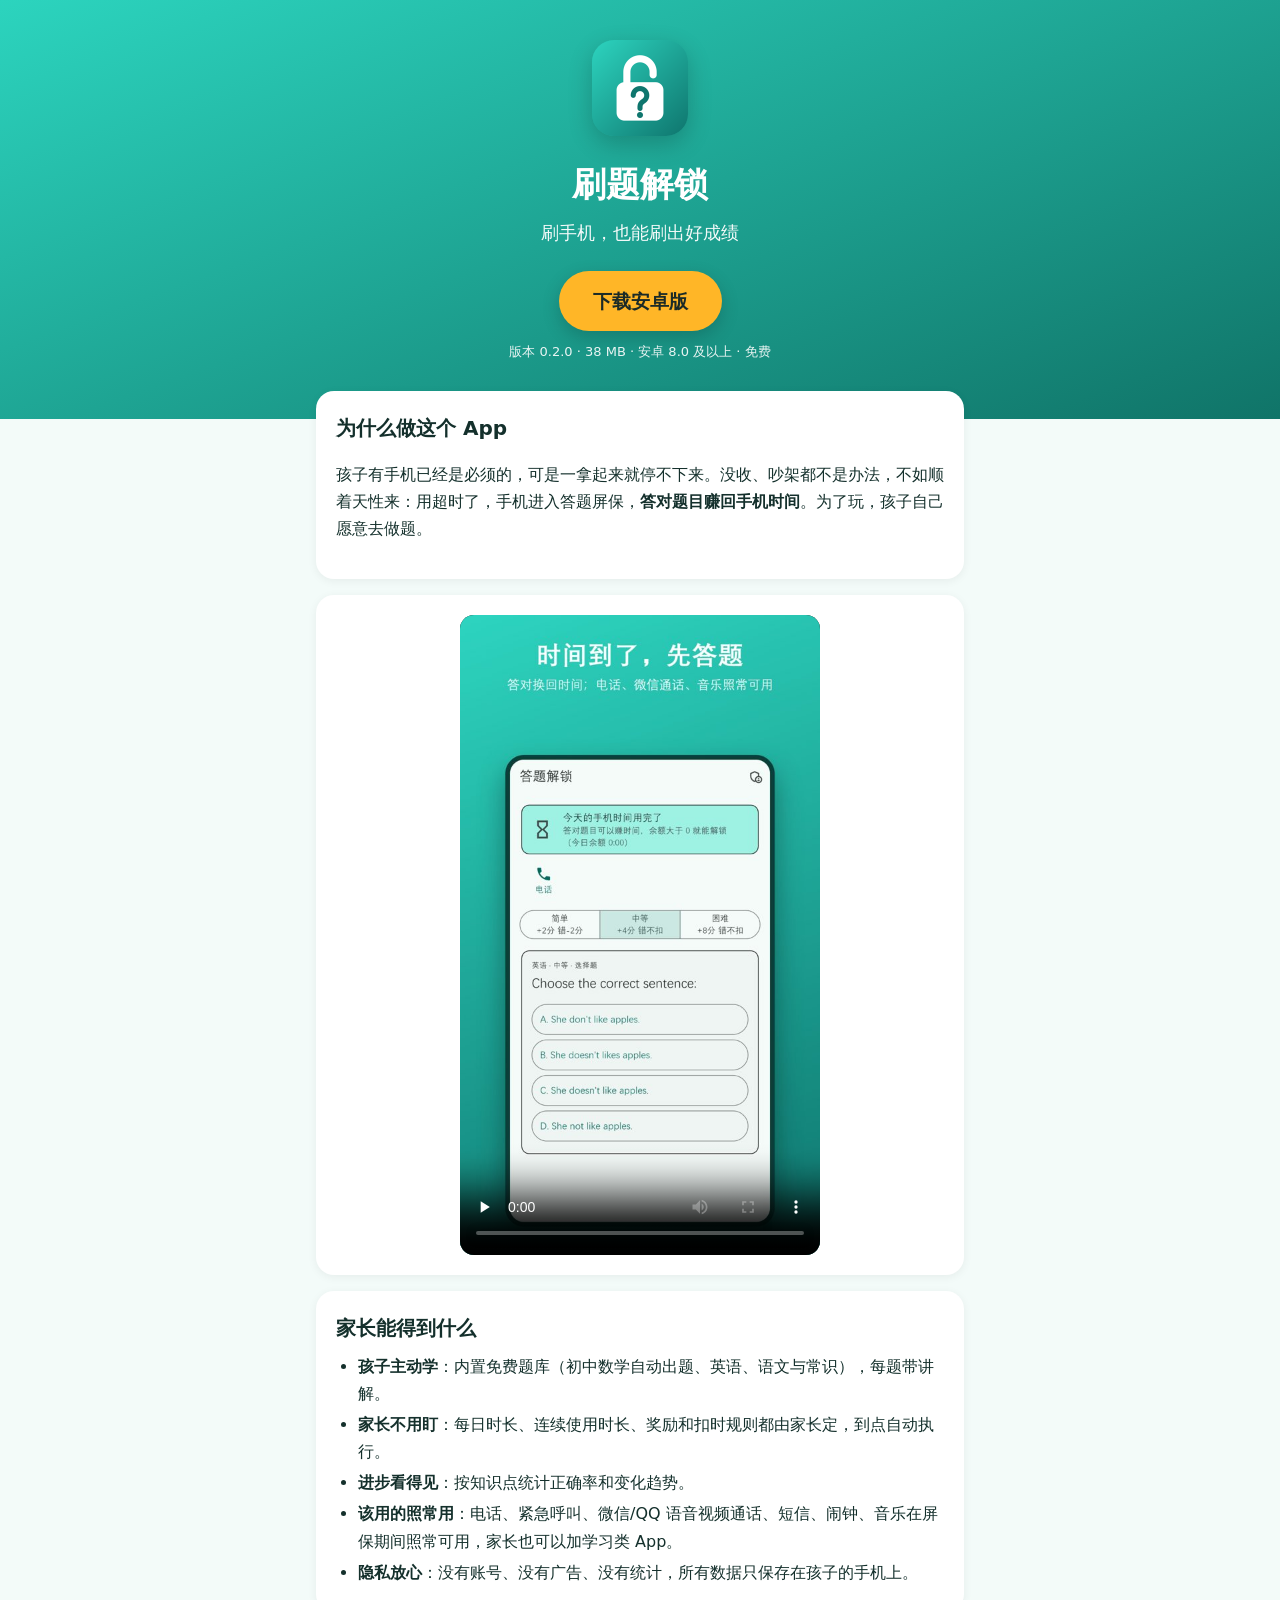
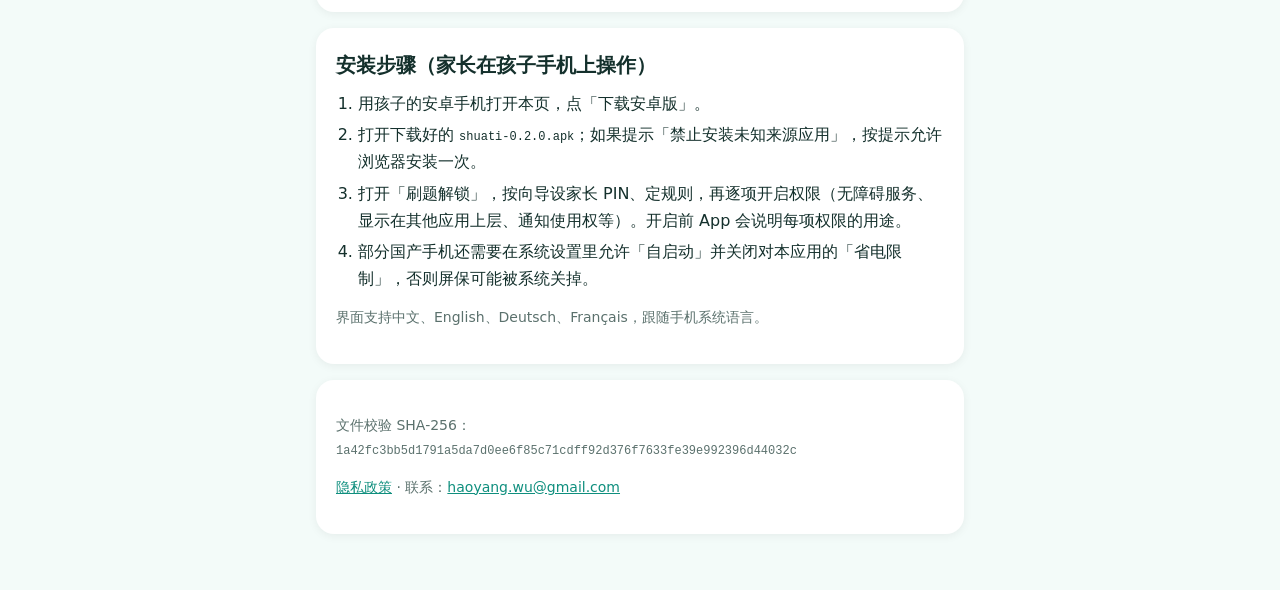
==== shuati/index.html @ f9f7ff73 "Add 刷题解锁 download page under /shuati/ Co-Authored-By: Claude Opus 5.5 <noreply@anthropic.com>" ====
<!doctype html>
<html lang="zh-CN">
<head>
<meta charset="utf-8">
<meta name="viewport" content="width=device-width, initial-scale=1">
<title>刷题解锁 · 下载</title>
<meta name="description" content="刷题解锁：孩子用手机超时就出答题屏保，答对题目换回手机时间。安卓免费下载。">
<link rel="icon" href="download/icon.png">
<style>
  :root { --bg:#f3fbf9; --card:#ffffff; --text:#14302c; --dim:#5b716d; --accent:#0f8f7e; --accent2:#ffb627; }
  @media (prefers-color-scheme: dark) { :root { --bg:#0d1716; --card:#15221f; --text:#e3f2ef; --dim:#93aba6; --accent:#3fc9b4; --accent2:#ffc857; } }
  * { box-sizing:border-box; }
  body { margin:0; background:var(--bg); color:var(--text);
    font-family:system-ui,-apple-system,"PingFang SC","Microsoft YaHei","Noto Sans SC",sans-serif; line-height:1.7; }
  .hero { background:linear-gradient(160deg,#2cd4be,#107468); color:#fff; padding:40px 16px 56px; text-align:center; }
  .hero img { width:96px; height:96px; border-radius:22px; box-shadow:0 8px 24px rgba(0,0,0,.2); }
  .hero h1 { margin:12px 0 4px; font-size:34px; }
  .hero p { margin:0; font-size:18px; opacity:.95; }
  .btn { display:inline-block; margin-top:22px; padding:14px 34px; border-radius:999px; background:var(--accent2);
    color:#1b2a27; font-weight:700; font-size:19px; text-decoration:none; box-shadow:0 6px 18px rgba(0,0,0,.18); }
  .meta { margin-top:10px; font-size:13px; opacity:.9; }
  .wrap { max-width:680px; margin:-28px auto 0; padding:0 16px 40px; }
  .card { background:var(--card); border-radius:18px; padding:20px 20px; margin-bottom:16px; box-shadow:0 2px 10px rgba(0,0,0,.06); }
  h2 { margin:0 0 8px; font-size:20px; }
  ul, ol { margin:6px 0; padding-left:22px; }
  li { margin:4px 0; }
  .dim { color:var(--dim); font-size:14px; }
  video { width:100%; max-width:360px; display:block; margin:0 auto; border-radius:14px; background:#000; }
  code { font-size:12px; word-break:break-all; }
  a { color:var(--accent); }
</style>
</head>
<body>
<div class="hero">
  <img src="download/icon.png" alt="刷题解锁图标">
  <h1>刷题解锁</h1>
  <p>刷手机，也能刷出好成绩</p>
  <a class="btn" href="download/shuati-0.2.0.apk" download>下载安卓版</a>
  <div class="meta">版本 0.2.0 · 38 MB · 安卓 8.0 及以上 · 免费</div>
</div>
<div class="wrap">
  <div class="card">
    <h2>为什么做这个 App</h2>
    <p>孩子有手机已经是必须的，可是一拿起来就停不下来。没收、吵架都不是办法，不如顺着天性来：用超时了，手机进入答题屏保，<b>答对题目赚回手机时间</b>。为了玩，孩子自己愿意去做题。</p>
  </div>
  <div class="card">
    <video src="download/promo_zh.mp4" poster="download/shot-lock.jpg" controls playsinline preload="none"></video>
  </div>
  <div class="card">
    <h2>家长能得到什么</h2>
    <ul>
      <li><b>孩子主动学</b>：内置免费题库（初中数学自动出题、英语、语文与常识），每题带讲解。</li>
      <li><b>家长不用盯</b>：每日时长、连续使用时长、奖励和扣时规则都由家长定，到点自动执行。</li>
      <li><b>进步看得见</b>：按知识点统计正确率和变化趋势。</li>
      <li><b>该用的照常用</b>：电话、紧急呼叫、微信/QQ 语音视频通话、短信、闹钟、音乐在屏保期间照常可用，家长也可以加学习类 App。</li>
      <li><b>隐私放心</b>：没有账号、没有广告、没有统计，所有数据只保存在孩子的手机上。</li>
    </ul>
  </div>
  <div class="card">
    <h2>安装步骤（家长在孩子手机上操作）</h2>
    <ol>
      <li>用孩子的安卓手机打开本页，点「下载安卓版」。</li>
      <li>打开下载好的 <code>shuati-0.2.0.apk</code>；如果提示「禁止安装未知来源应用」，按提示允许浏览器安装一次。</li>
      <li>打开「刷题解锁」，按向导设家长 PIN、定规则，再逐项开启权限（无障碍服务、显示在其他应用上层、通知使用权等）。开启前 App 会说明每项权限的用途。</li>
      <li>部分国产手机还需要在系统设置里允许「自启动」并关闭对本应用的「省电限制」，否则屏保可能被系统关掉。</li>
    </ol>
    <p class="dim">界面支持中文、English、Deutsch、Français，跟随手机系统语言。</p>
  </div>
  <div class="card">
    <p class="dim">文件校验 SHA-256：<br><code>1a42fc3bb5d1791a5da7d0ee6f85c71cdff92d376f7633fe39e992396d44032c</code></p>
    <p class="dim"><a href="https://walterwood1995.github.io/shuati/privacy.html">隐私政策</a> · 联系：<a href="mailto:haoyang.wu@gmail.com">haoyang.wu@gmail.com</a></p>
  </div>
</div>
</body>
</html>
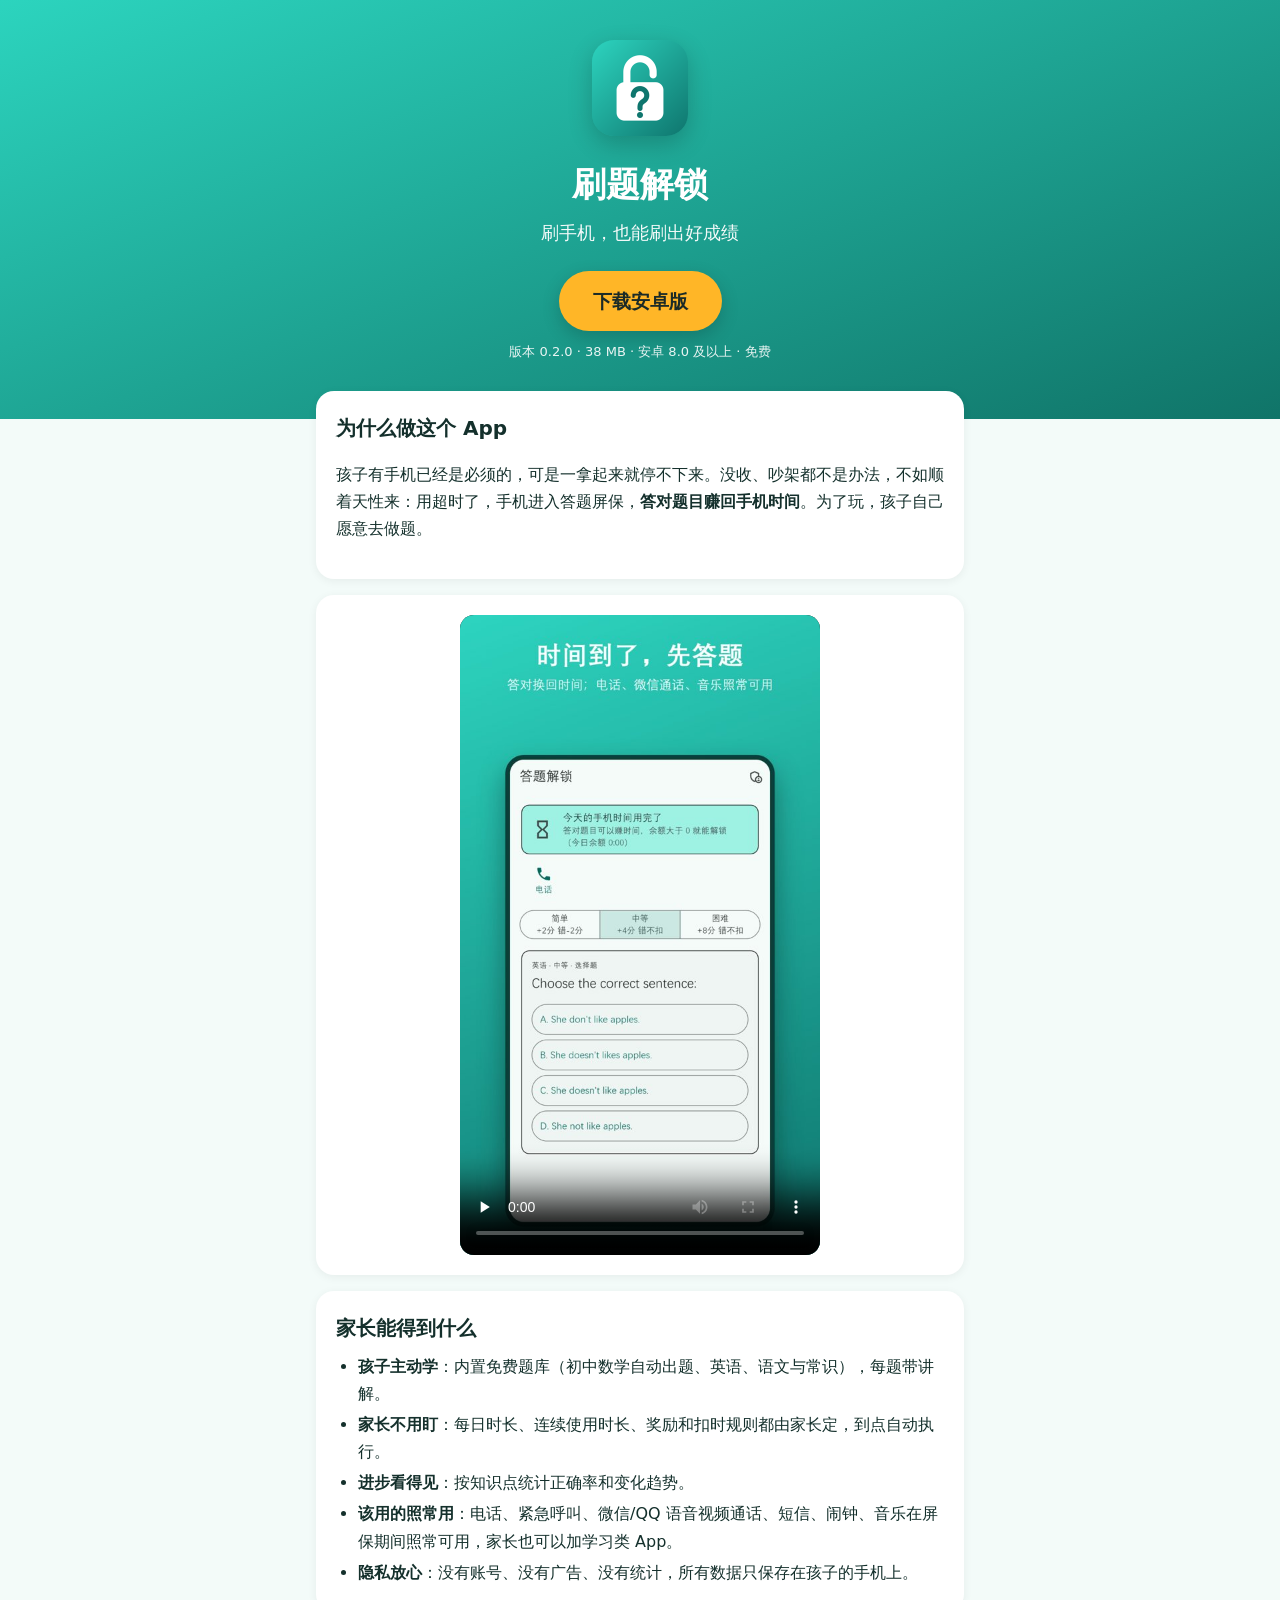
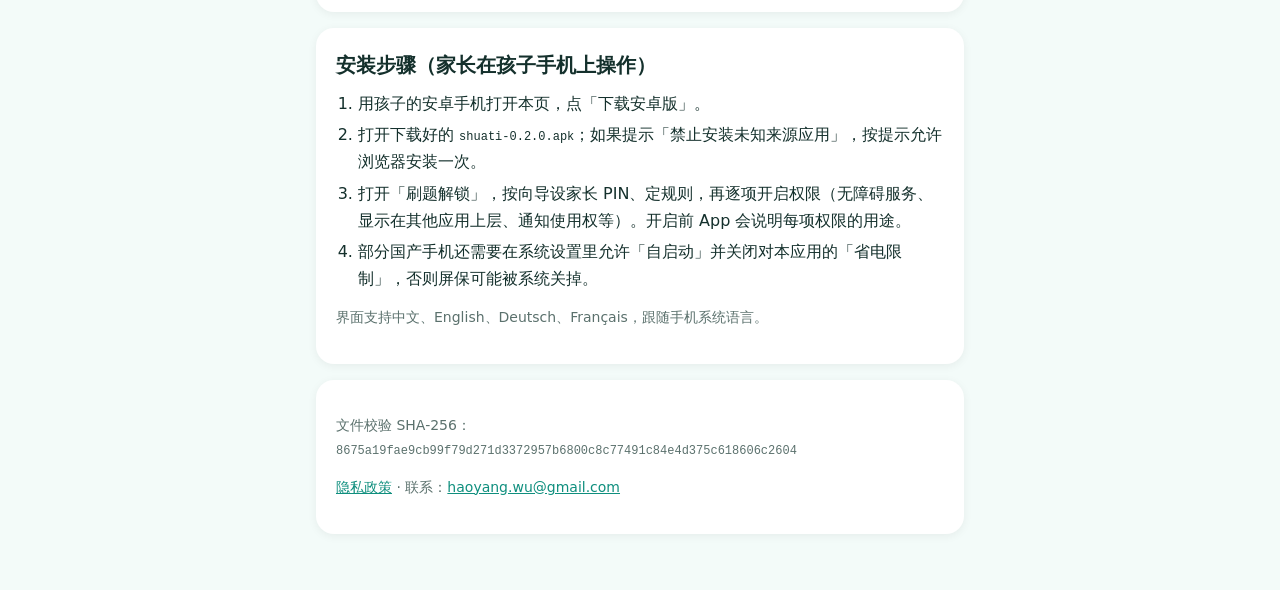
==== commit 7711d339: "刷题解锁 APK build 16: 40 more English and 37 more Chinese questions Co-Authored-By: Claude Opus 5.5 <no" ====
--- a/shuati/index.html
+++ b/shuati/index.html
@@ -67,7 +67,7 @@
     <p class="dim">界面支持中文、English、Deutsch、Français，跟随手机系统语言。</p>
   </div>
   <div class="card">
-    <p class="dim">文件校验 SHA-256：<br><code>1a42fc3bb5d1791a5da7d0ee6f85c71cdff92d376f7633fe39e992396d44032c</code></p>
+    <p class="dim">文件校验 SHA-256：<br><code>8675a19fae9cb99f79d271d3372957b6800c8c77491c84e4d375c618606c2604</code></p>
     <p class="dim"><a href="https://walterwood1995.github.io/shuati/privacy.html">隐私政策</a> · 联系：<a href="mailto:haoyang.wu@gmail.com">haoyang.wu@gmail.com</a></p>
   </div>
 </div>
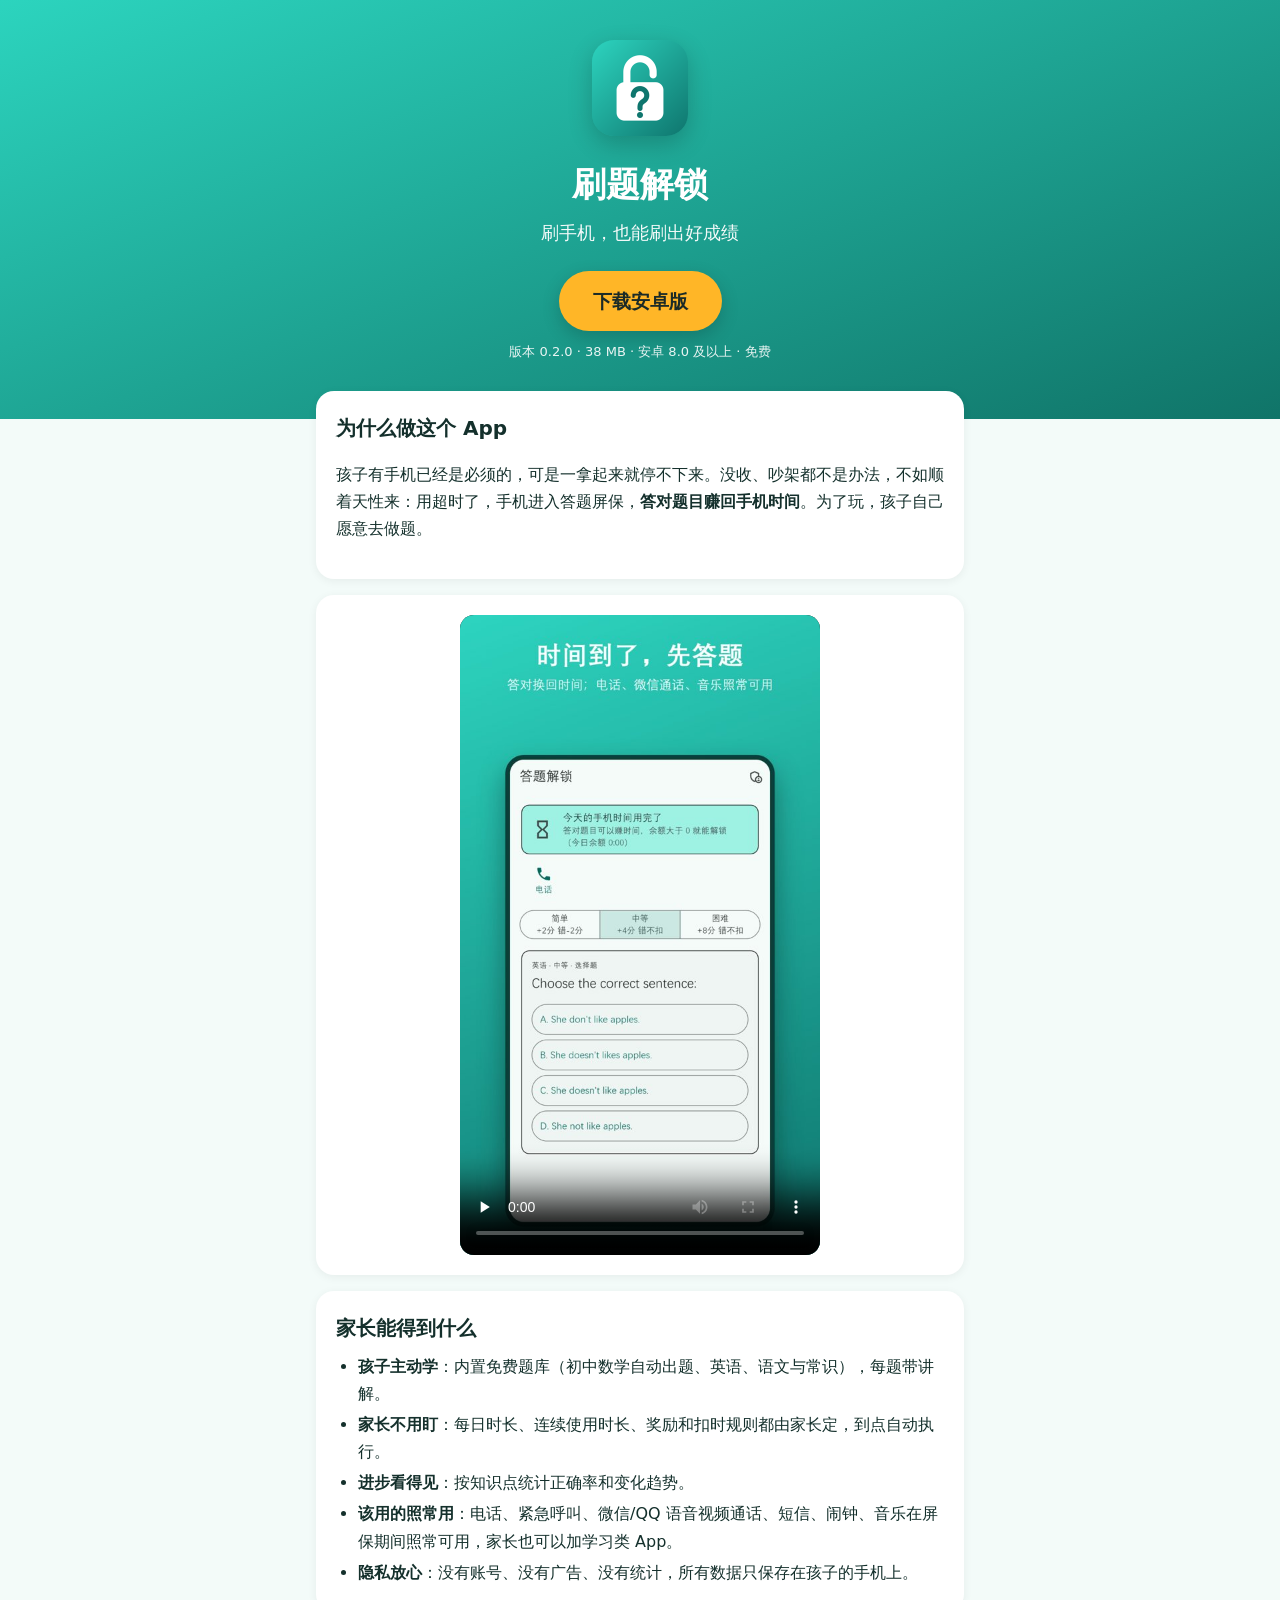
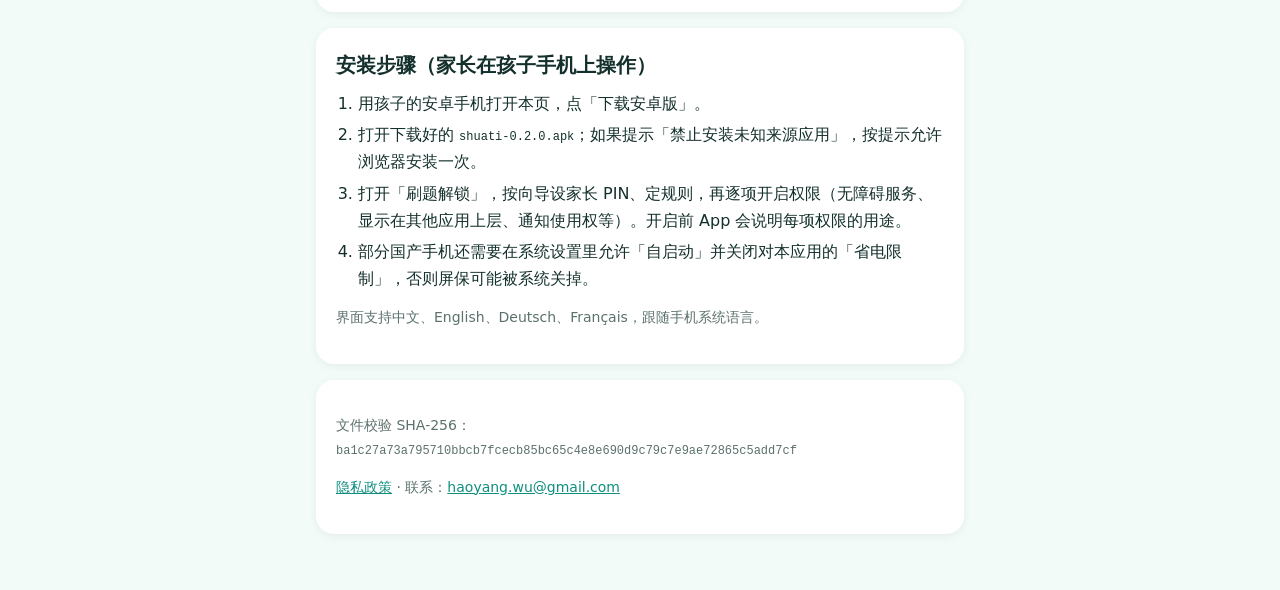
==== commit d09329fc: "刷题解锁 APK build 20: new penalty rules, skip button, harder math, wider language coverage Co-Authored-" ====
--- a/shuati/index.html
+++ b/shuati/index.html
@@ -67,7 +67,7 @@
     <p class="dim">界面支持中文、English、Deutsch、Français，跟随手机系统语言。</p>
   </div>
   <div class="card">
-    <p class="dim">文件校验 SHA-256：<br><code>8675a19fae9cb99f79d271d3372957b6800c8c77491c84e4d375c618606c2604</code></p>
+    <p class="dim">文件校验 SHA-256：<br><code>ba1c27a73a795710bbcb7fcecb85bc65c4e8e690d9c79c7e9ae72865c5add7cf</code></p>
     <p class="dim"><a href="https://walterwood1995.github.io/shuati/privacy.html">隐私政策</a> · 联系：<a href="mailto:haoyang.wu@gmail.com">haoyang.wu@gmail.com</a></p>
   </div>
 </div>
